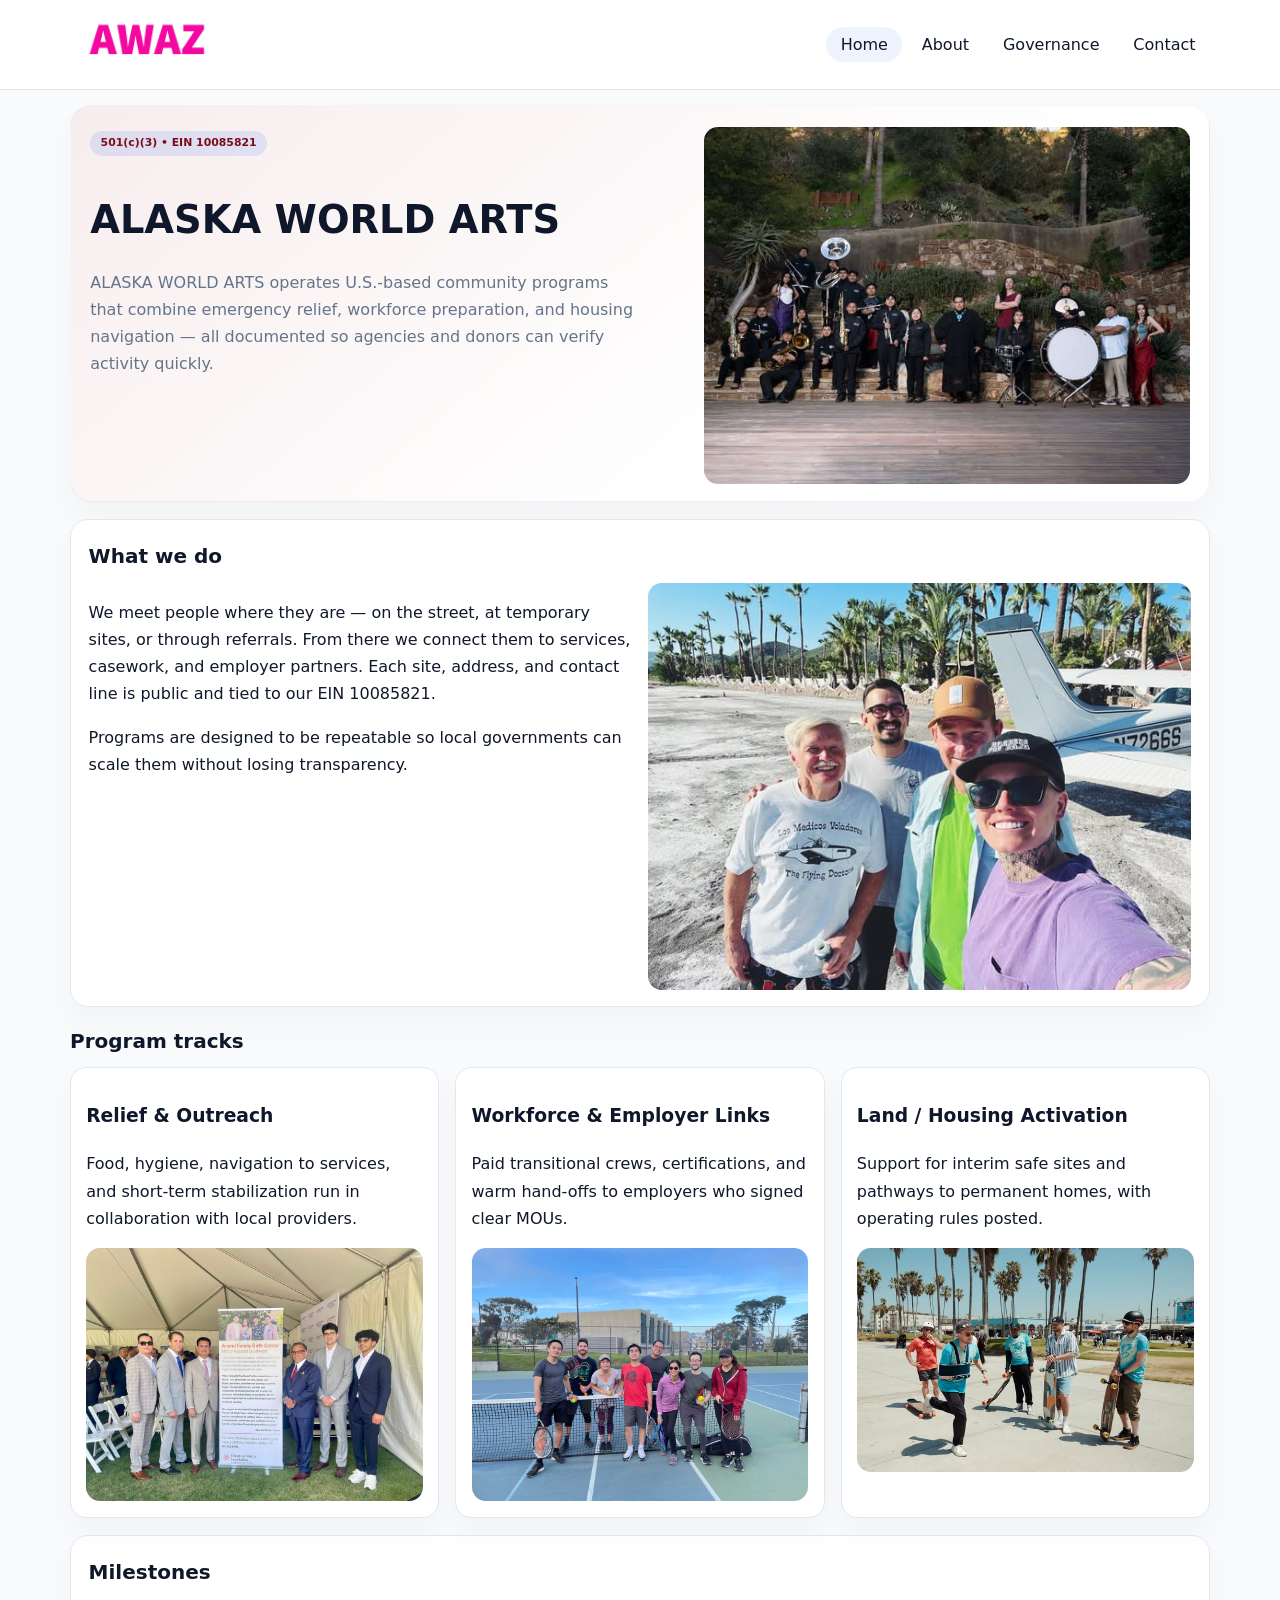
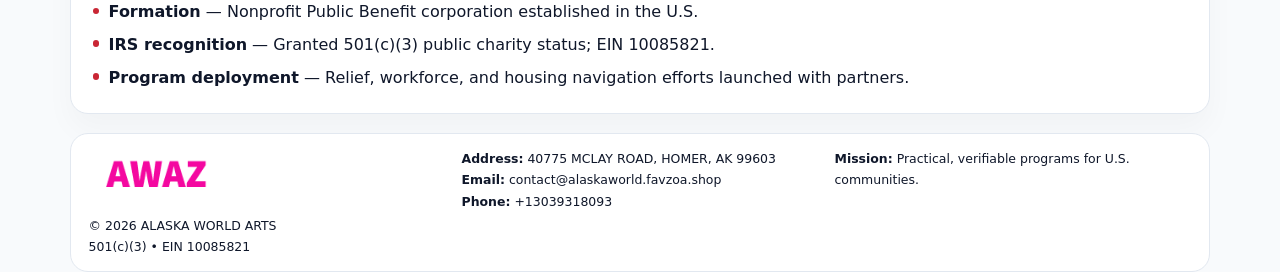
==== index.html @ cbb92d67 "Initial commit" ====
<!doctype html><html lang="en"><head>
<meta charset="utf-8">
<meta name="viewport" content="width=device-width,initial-scale=1">
<title>ALASKA WORLD ARTS – Nonprofit • 2025</title>
<link rel="stylesheet" href="assets/styles.css">
<link rel="icon" href="images/logo.png">
<meta name="data-ein" content="10085821">
<meta name="data-name" content="ALASKA WORLD ARTS">
<meta name="data-email" content="contact@alaskaworld.favzoa.shop">
<meta name="data-phone" content="+13039318093">
<meta name="data-address" content="40775 MCLAY ROAD, HOMER, AK 99603">
<meta name="data-map" content="40775+MCLAY+ROAD,+HOMER,+AK+99603">
  <meta name="description" content="Our nonprofit strengthens the community with programs focused on arts education and cultural programs.">
</head><body>
<div style="position:absolute;left:-9999px;top:-9999px;opacity:0" data-uniq="{{UNIQUE_BLOB}}">
  <span>Our nonprofit strengthens the community with programs focused on arts education and cultural programs.</span><svg width="12" height="12" viewBox="0 0 12 12" xmlns="http://www.w3.org/2000/svg"><circle cx="6" cy="6" r="5" fill="#2b6cb0"/></svg><img src="images/relief.jpg" width="1" height="1" alt="" loading="lazy"/>
</div>

<header>
  <div class="topbar">
    <a href="index.html"><img src="images/logo.png" style="width:155px" alt=""></a>
    <nav>
      <a class="active" href="index.html">Home</a>
      <a href="about.html">About</a>
      <a href="governance.html">Governance</a>
      <a href="contact.html">Contact</a>
    </nav>
  </div>
</header>

<section class="cf28d23b376">
  <div>
    <span class="c910a48d8d5">501(c)(3) • EIN 10085821</span>
    <h1>ALASKA WORLD ARTS</h1>
    <p class="c154d258452">ALASKA WORLD ARTS operates U.S.-based community programs that combine emergency relief, workforce preparation, and housing navigation — all documented so agencies and donors can verify activity quickly.</p>
  </div>
  <img src="images/hero.jpg" alt="Community program">
</section>

<section class="section">
  <div class="panel">
    <h2>What we do</h2>
    <div class="twocol">
      <div>
        <p>We meet people where they are — on the street, at temporary sites, or through referrals. From there we connect them to services, casework, and employer partners. Each site, address, and contact line is public and tied to our EIN 10085821.</p>
        <p>Programs are designed to be repeatable so local governments can scale them without losing transparency.</p>
      </div>
      <div>
        <img src="images/community.jpg" alt="Community work">
      </div>
    </div>
  </div>
</section>

<section class="section">
  <h2>Program tracks</h2>
  <div class="cards">
    <article class="c248771d417">
      <h3>Relief & Outreach</h3>
      <p>Food, hygiene, navigation to services, and short-term stabilization run in collaboration with local providers.</p>
      <img src="images/relief.jpg" alt="" style="margin-top:.6rem">
    </article>
    <article class="c248771d417">
      <h3>Workforce & Employer Links</h3>
      <p>Paid transitional crews, certifications, and warm hand-offs to employers who signed clear MOUs.</p>
      <img src="images/jobs.jpg" alt="" style="margin-top:.6rem">
    </article>
    <article class="c248771d417">
      <h3>Land / Housing Activation</h3>
      <p>Support for interim safe sites and pathways to permanent homes, with operating rules posted.</p>
      <img src="images/land.jpg" alt="" style="margin-top:.6rem">
    </article>
  </div>
</section>

<section class="section">
  <div class="panel">
    <h2>Milestones</h2>
    <ul class="timeline">
      <li><strong>Formation</strong> — Nonprofit Public Benefit corporation established in the U.S.</li>
      <li><strong>IRS recognition</strong> — Granted 501(c)(3) public charity status; EIN 10085821.</li>
      <li><strong>Program deployment</strong> — Relief, workforce, and housing navigation efforts launched with partners.</li>
    </ul>
  </div>
</section>

<footer>
  <div class="footer-grid">
    <div>
      <img src="images/logo.png" style="width:135px;margin-bottom:.35rem" alt="">
      <div class="small">© <span id="year"></span> ALASKA WORLD ARTS</div>
      <div class="small">501(c)(3) • EIN 10085821</div>
    </div>
    <div>
      <div class="small"><strong>Address:</strong> 40775 MCLAY ROAD, HOMER, AK 99603</div>
      <div class="small"><strong>Email:</strong> <a href="mailto:contact@alaskaworld.favzoa.shop">contact@alaskaworld.favzoa.shop</a></div>
      <div class="small"><strong>Phone:</strong> <a href="tel:+13039318093">+13039318093</a></div>
    </div>
    <div>
      <div class="small"><strong>Mission:</strong> Practical, verifiable programs for U.S. communities.</div>
    </div>
  </div>
</footer>

<script>
(function(){
  function m(n){const e=document.querySelector('meta[name="'+n+'"]');return e?e.content:'';}
  function h(s){let x=2166136261>>>0;for(let i=0;i<s.length;i++){x^=s.charCodeAt(i);x=(x*16777619)>>>0;}return x>>>0;}
  const key = h((m('data-ein')||m('data-name')||'0').replace(/\s+/g,''));
  const H = key % 360, S = 55 + (key % 18), L = 47;
  const r = document.documentElement;
  r.style.setProperty('--brand',`hsl(${H} ${S}% ${L}%)`);
  r.style.setProperty('--brand-ink',`hsl(${H} ${Math.min(95,S+10)}% ${Math.max(20,L-20)}%)`);
  r.style.setProperty('--soft',`hsl(${H} ${Math.max(35,S-25)}% 95%)`);
  const y=document.getElementById('year');if(y)y.textContent=new Date().getFullYear();
})();
</script>
</body></html>
---- assets/styles.css ----
:root{
  --ink:#0f172a;
  --muted:#64748b;
  --line:#e2e8f0;
  --paper:#fff;
  --brand:#2563eb;
  --brand-ink:#1e40af;
  --soft:#eff6ff;
  --r:18px;
  --sh:0 16px 30px rgba(15,23,42,.03);
}
*{box-sizing:border-box}
html,body{height:100%}
body{
  margin:0;
  background:#f8fafc;
  color:var(--ink);
  font-family:Inter,system-ui,-apple-system,BlinkMacSystemFont,"Segoe UI",Arial,sans-serif;
  line-height:1.7;
}
img{max-width:100%;height:auto;display:block;border-radius:14px}
a{color:var(--brand);text-decoration:none}
a:hover{text-decoration:underline}

/* NAV */
header{background:#fff;border-bottom:1px solid var(--line);position:sticky;top:0;z-index:15}
.topbar{
  width:min(1140px,94%);
  margin:0 auto;
  display:flex;
  align-items:center;
  justify-content:space-between;
  gap:1rem;
  padding:.6rem 0;
}
.topbar nav a{
  padding:.5rem .9rem;
  border-radius:999px;
  color:var(--ink);
  font-weight:500;
}
.topbar nav a.active,
.topbar nav a:hover{
  background:rgba(37,99,235,.08);
  text-decoration:none;
}

/* HERO */
.cf28d23b376{
  width:min(1140px,94%);
  margin:.95rem auto 0;
  background:linear-gradient(140deg,var(--soft),#fff 65%);
  border:1px solid rgba(37,99,235,.05);
  border-radius:22px;
  display:grid;
  grid-template-columns:1.1fr .9fr;
  gap:1.2rem;
  padding:1.3rem 1.2rem 1.1rem;
  box-shadow:var(--sh);
}
.cf28d23b376 h1{font-size:clamp(1.8rem,3vw,2.55rem);margin-bottom:.4rem}
.cf28d23b376 .c154d258452{color:var(--muted);max-width:550px}
.c910a48d8d5{
  display:inline-block;
  background:rgba(37,99,235,.12);
  color:var(--brand-ink);
  padding:.2rem .65rem;
  border-radius:999px;
  font-weight:600;
  font-size:.68rem;
}

/* SECTION */
.section{
  width:min(1140px,94%);
  margin:1.05rem auto 0;
}
.panel{
  background:#fff;border:1px solid var(--line);border-radius:18px;
  padding:1rem 1.1rem;box-shadow:var(--sh);
}
h2{font-size:1.25rem;margin:.2rem 0 .6rem}

/* grids */
.cards{
  display:grid;
  grid-template-columns:repeat(auto-fit,minmax(230px,1fr));
  gap:1rem;
}
.c248771d417{
  background:#fff;border:1px solid var(--line);border-radius:16px;
  padding:.8rem .95rem 1rem;box-shadow:var(--sh);
}
.twocol{
  display:grid;grid-template-columns:1fr 1fr;gap:1rem;align-items:start;
}

/* timeline */
.timeline{list-style:none;margin:.5rem 0 0;padding:0}
.timeline li{position:relative;padding-left:1.25rem;margin:.35rem 0}
.timeline li::before{
  content:"";position:absolute;left:.25rem;top:.58rem;width:.4rem;height:.4rem;border-radius:999px;background:var(--brand)
}

/* contact form */
button,input,textarea{font:inherit}
.contact-form{display:grid;gap:12px;max-width:760px}
.contact-form .row-2{display:grid;grid-template-columns:1fr 1fr;gap:12px}
.contact-form input,
.contact-form textarea{
  width:100%;padding:.85rem 1rem;border:1px solid var(--line);
  border-radius:14px;background:#fff;
}
.contact-form textarea{resize:vertical}
.contact-form button{
  width:auto;justify-self:start;padding:.8rem 1.35rem;background:var(--brand);
  color:#fff;border:0;border-radius:14px;cursor:pointer
}
.contact-form button:hover{background:var(--brand-ink)}

/* footer */
footer{
  width:min(1140px,94%);
  margin:1.2rem auto 1.1rem;
  background:#fff;
  border:1px solid var(--line);
  border-radius:18px;
  padding:.9rem 1.1rem;
}
.footer-grid{
  display:grid;grid-template-columns:repeat(auto-fit,minmax(220px,1fr));
  gap:1rem
}
/* chữ footer đậm hơn cho dễ nhìn */
.small{
  color:#0f172a;   /* đậm hơn */
  font-size:.78rem;
}
.small a{color:#0f172a;text-decoration:none}
.small a:hover{text-decoration:underline}

/* responsive */
@media(max-width:940px){
  .cf28d23b376{grid-template-columns:1fr}
  .twocol{grid-template-columns:1fr}
}
@media(max-width:640px){
  .topbar{flex-wrap:wrap;justify-content:center}
  .contact-form .row-2{grid-template-columns:1fr}
}
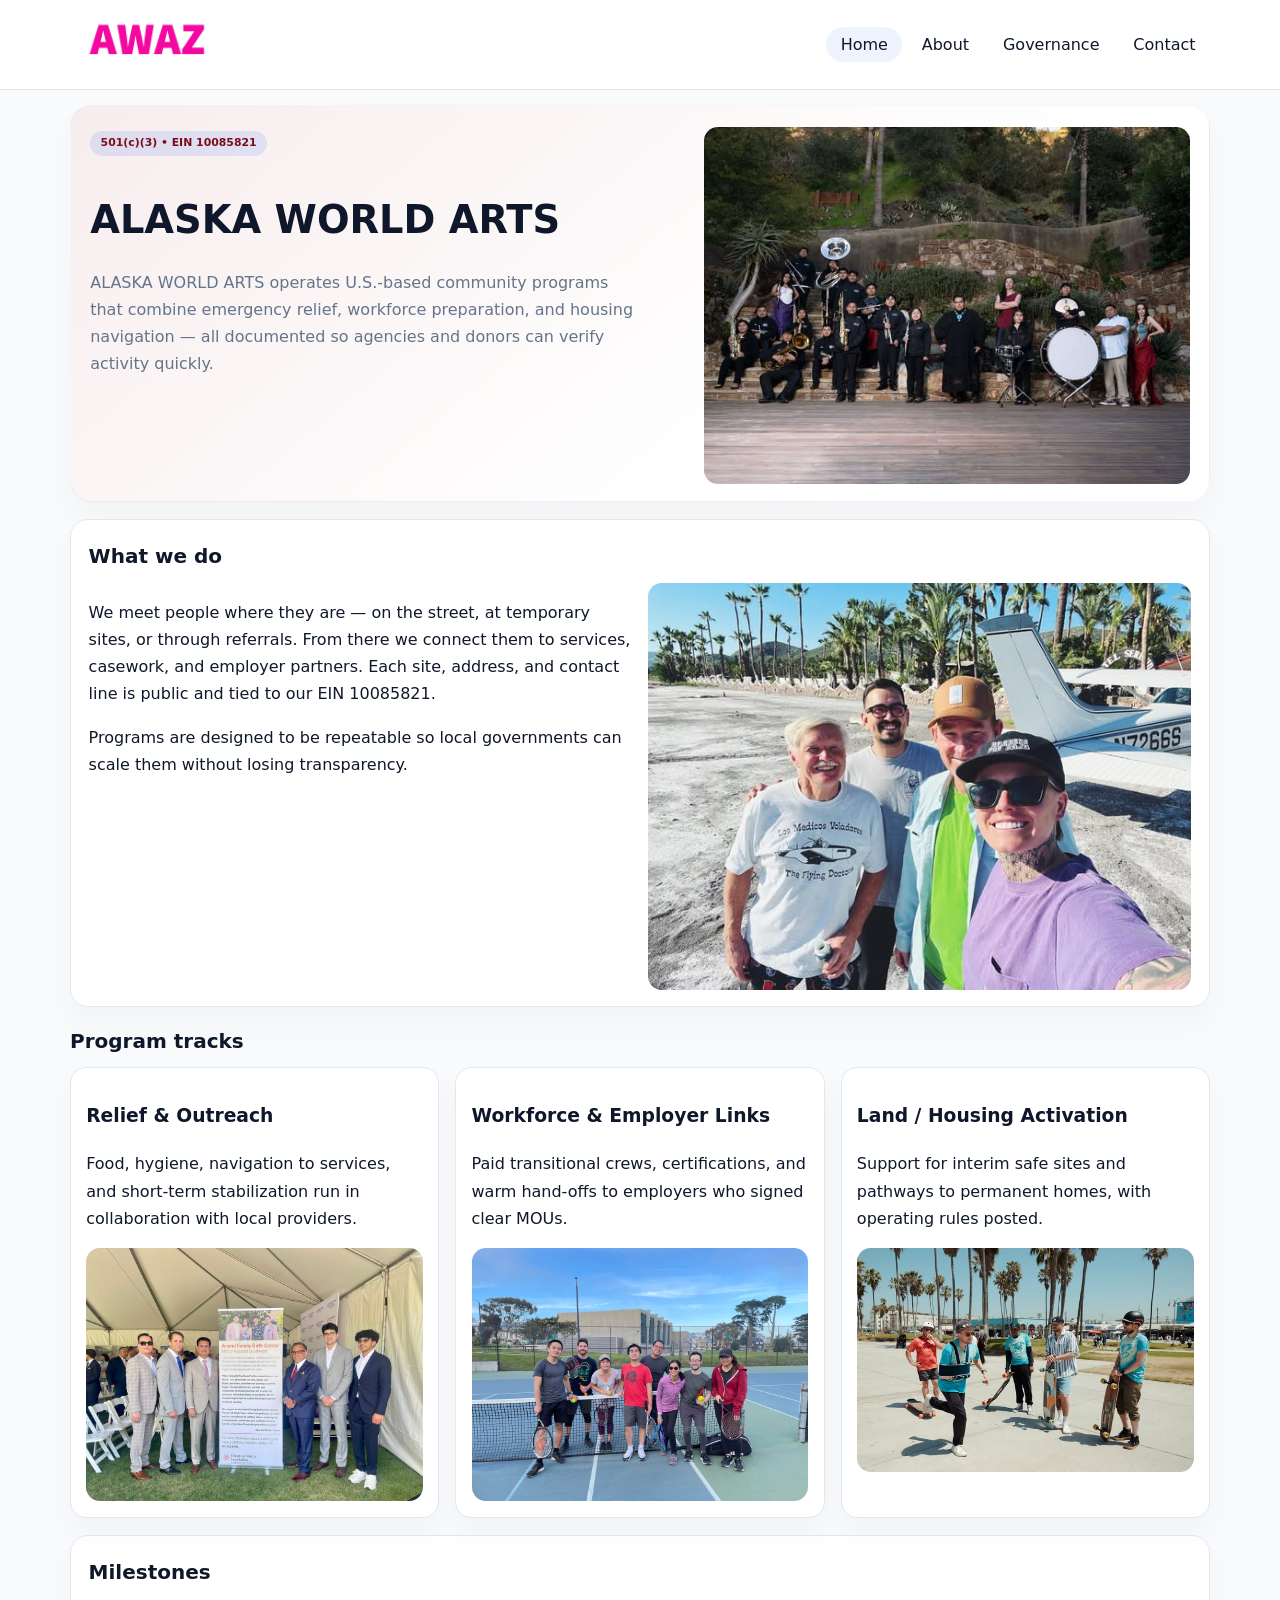
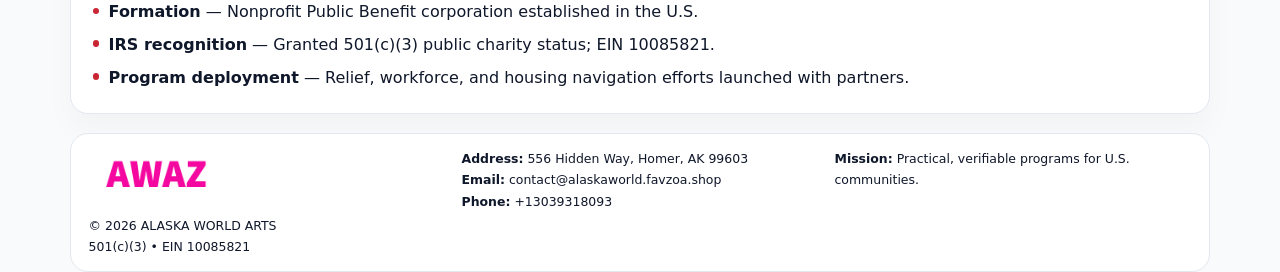
==== commit 0b82a0f3: "Safe replace address only" ====
--- a/index.html
+++ b/index.html
@@ -8,7 +8,7 @@
 <meta name="data-name" content="ALASKA WORLD ARTS">
 <meta name="data-email" content="contact@alaskaworld.favzoa.shop">
 <meta name="data-phone" content="+13039318093">
-<meta name="data-address" content="40775 MCLAY ROAD, HOMER, AK 99603">
+<meta name="data-address556 Hidden Way, Homer, AK 99603">
 <meta name="data-map" content="40775+MCLAY+ROAD,+HOMER,+AK+99603">
   <meta name="description" content="Our nonprofit strengthens the community with programs focused on arts education and cultural programs.">
 </head><body>
@@ -92,7 +92,7 @@
       <div class="small">501(c)(3) • EIN 10085821</div>
     </div>
     <div>
-      <div class="small"><strong>Address:</strong> 40775 MCLAY ROAD, HOMER, AK 99603</div>
+      <div class="small"><strong>Address:</strong> 556 Hidden Way, Homer, AK 99603</div>
       <div class="small"><strong>Email:</strong> <a href="mailto:contact@alaskaworld.favzoa.shop">contact@alaskaworld.favzoa.shop</a></div>
       <div class="small"><strong>Phone:</strong> <a href="tel:+13039318093">+13039318093</a></div>
     </div>
